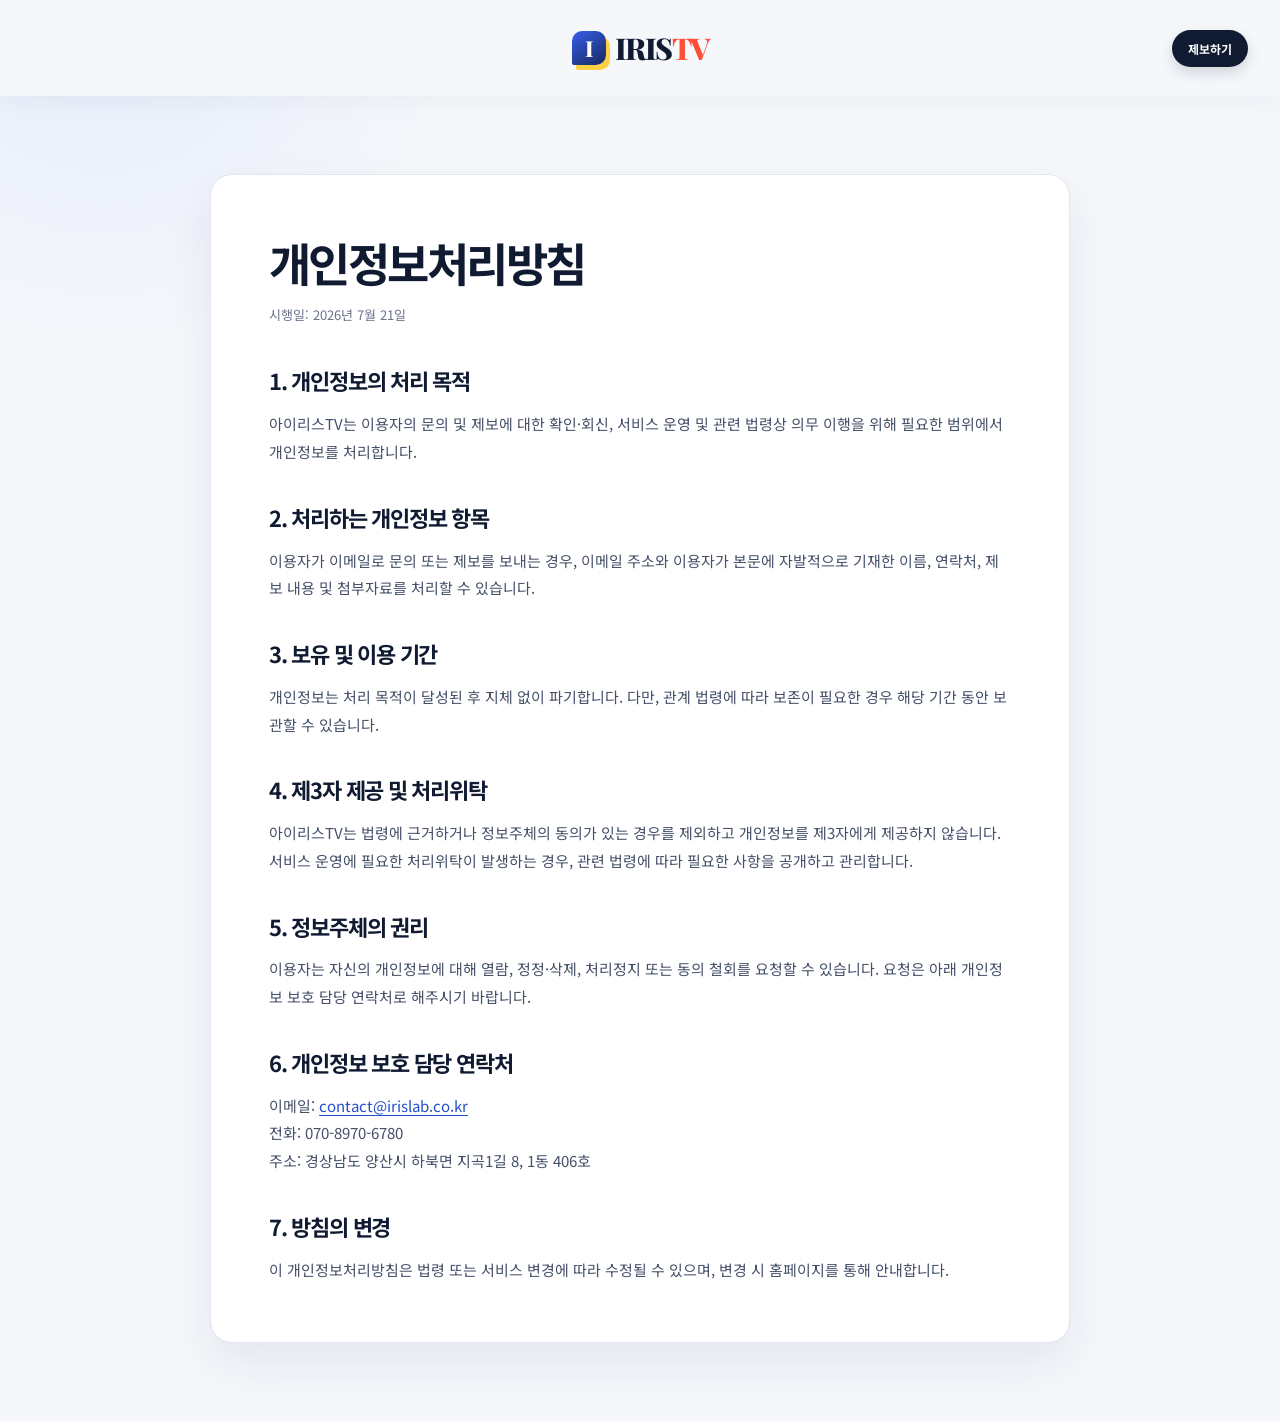
==== privacy.html @ e1bb7b2c "법적고지 추가" ====
<!doctype html>
<html lang="ko">
  <head>
    <meta charset="UTF-8" />
    <meta name="viewport" content="width=device-width, initial-scale=1.0" />
    <meta name="description" content="아이리스TV 개인정보처리방침" />
    <title>개인정보처리방침 | 아이리스TV</title>
    <link rel="preconnect" href="https://fonts.googleapis.com" />
    <link rel="preconnect" href="https://fonts.gstatic.com" crossorigin />
    <link href="https://fonts.googleapis.com/css2?family=DM+Mono:wght@400;500&family=Noto+Sans+KR:wght@400;500;600;700;800&family=Playfair+Display:wght@700;800&display=swap" rel="stylesheet" />
    <link rel="stylesheet" href="styles.css" />
  </head>
  <body class="policy-page">
    <header class="site-header">
      <div class="shell header__inner">
        <span></span>
        <a class="brand" href="index.html" aria-label="아이리스TV 홈"><span class="brand__mark">I</span><span>IRIS<span>TV</span></span></a>
        <div class="header-actions"><a class="tip-link" href="mailto:jebo@irislab.co.kr">제보하기</a></div>
      </div>
    </header>
    <main class="shell policy-main">
      <article class="policy-document">
        <h1>개인정보처리방침</h1>
        <p class="updated-at">시행일: 2026년 7월 21일</p>
        <section><h2>1. 개인정보의 처리 목적</h2><p>아이리스TV는 이용자의 문의 및 제보에 대한 확인·회신, 서비스 운영 및 관련 법령상 의무 이행을 위해 필요한 범위에서 개인정보를 처리합니다.</p></section>
        <section><h2>2. 처리하는 개인정보 항목</h2><p>이용자가 이메일로 문의 또는 제보를 보내는 경우, 이메일 주소와 이용자가 본문에 자발적으로 기재한 이름, 연락처, 제보 내용 및 첨부자료를 처리할 수 있습니다.</p></section>
        <section><h2>3. 보유 및 이용 기간</h2><p>개인정보는 처리 목적이 달성된 후 지체 없이 파기합니다. 다만, 관계 법령에 따라 보존이 필요한 경우 해당 기간 동안 보관할 수 있습니다.</p></section>
        <section><h2>4. 제3자 제공 및 처리위탁</h2><p>아이리스TV는 법령에 근거하거나 정보주체의 동의가 있는 경우를 제외하고 개인정보를 제3자에게 제공하지 않습니다. 서비스 운영에 필요한 처리위탁이 발생하는 경우, 관련 법령에 따라 필요한 사항을 공개하고 관리합니다.</p></section>
        <section><h2>5. 정보주체의 권리</h2><p>이용자는 자신의 개인정보에 대해 열람, 정정·삭제, 처리정지 또는 동의 철회를 요청할 수 있습니다. 요청은 아래 개인정보 보호 담당 연락처로 해주시기 바랍니다.</p></section>
        <section><h2>6. 개인정보 보호 담당 연락처</h2><p>이메일: <a href="mailto:contact@irislab.co.kr">contact@irislab.co.kr</a><br />전화: 070-8970-6780<br />주소: 경상남도 양산시 하북면 지곡1길 8, 1동 406호</p></section>
        <section><h2>7. 방침의 변경</h2><p>이 개인정보처리방침은 법령 또는 서비스 변경에 따라 수정될 수 있으며, 변경 시 홈페이지를 통해 안내합니다.</p></section>
      </article>
    </main>
  </body>
</html>
---- styles.css ----
:root {
  --ink: #18181a;
  --muted: #6d6d72;
  --line: #dededb;
  --paper: #f8f7f3;
  --accent: #e9472b;
  --blue: #b7d3db;
  --shell: min(1180px, calc(100% - 48px));
}

* { box-sizing: border-box; }
html { scroll-behavior: smooth; }
body { margin: 0; color: var(--ink); background: var(--paper); font-family: "Noto Sans KR", sans-serif; }
a { color: inherit; text-decoration: none; }
button, input { font: inherit; }
.shell { width: var(--shell); margin: 0 auto; }
.skip-link { position: fixed; left: 16px; top: -64px; z-index: 10; padding: 10px 14px; background: var(--ink); color: white; transition: top .2s; }
.skip-link:focus { top: 16px; }
.topline { border-bottom: 1px solid var(--line); color: var(--muted); font-family: "DM Mono", monospace; font-size: 11px; letter-spacing: .03em; }
.topline__inner { height: 35px; display: flex; align-items: center; justify-content: space-between; }
.topline p { margin: 0; }
.site-header { background: var(--paper); position: sticky; top: 0; z-index: 5; }
.header__inner { min-height: 104px; display: grid; grid-template-columns: 1fr auto 1fr; align-items: center; }
.brand { display: inline-flex; align-items: center; gap: 9px; font: 800 26px/1 "Playfair Display", serif; letter-spacing: -.05em; }
.brand > span:last-child span { color: var(--accent); }
.brand__mark { width: 30px; height: 30px; display: inline-grid; place-items: center; color: white; background: var(--ink); font: 800 22px/1 "Playfair Display", serif; }
.menu-button { display: none; border: 0; background: transparent; padding: 8px 0; width: 28px; cursor: pointer; }
.menu-button span { display: block; height: 2px; margin: 5px 0; background: var(--ink); }
.header-actions { justify-self: end; display: flex; align-items: center; gap: 16px; }
.icon-button { border: 0; padding: 6px; background: transparent; cursor: pointer; }
.icon-button svg { width: 21px; fill: none; stroke: currentColor; stroke-width: 1.8; }
.tip-link { border: 1px solid var(--ink); padding: 8px 13px; font-size: 12px; font-weight: 700; }
.main-nav { border-top: 1px solid var(--line); border-bottom: 1px solid var(--line); }
.main-nav .shell { height: 49px; display: flex; align-items: center; gap: clamp(17px, 2.5vw, 39px); overflow-x: auto; }
.main-nav a { flex: 0 0 auto; font-size: 14px; font-weight: 600; }
.main-nav a.active { color: var(--accent); }
.search-panel { display: none; align-items: center; gap: 12px; padding: 13px 0; }
.search-panel.is-open { display: flex; }
.search-panel label { font-size: 13px; font-weight: 700; white-space: nowrap; }
.search-panel input { width: 100%; border: 1px solid var(--line); padding: 10px; background: white; }
.search-panel button { border: 0; padding: 11px 17px; background: var(--ink); color: white; cursor: pointer; }
.breaking { display: flex; gap: 18px; align-items: center; min-height: 52px; border-bottom: 1px solid var(--line); font-size: 13px; overflow: hidden; }
.breaking__label { flex: 0 0 auto; color: var(--accent); font: 500 11px "DM Mono", monospace; }
.breaking p { flex: 1; margin: 0; white-space: nowrap; overflow: hidden; text-overflow: ellipsis; }
.breaking time { color: var(--muted); font: 11px "DM Mono", monospace; white-space: nowrap; }
.lead-grid { display: grid; grid-template-columns: minmax(0, 2fr) minmax(315px, 1fr); gap: 38px; padding: 52px 0 76px; }
.lead-story { display: grid; grid-template-columns: 1.18fr 1fr; gap: 28px; }
.article-visual { position: relative; overflow: hidden; min-height: 170px; color: rgba(255,255,255,.92); }
.article-visual::after { content: ""; position: absolute; inset: 0; background: linear-gradient(135deg, rgba(0,0,0,.1), rgba(0,0,0,.35)); }
.article-visual span { position: absolute; z-index: 1; left: 24px; bottom: 20px; font: 800 clamp(25px, 4vw, 48px)/.85 "Playfair Display", serif; letter-spacing: -.08em; }
.article-visual--lead { min-height: 395px; background: linear-gradient(125deg, #b8aa90 0 27%, #6c8b98 27% 48%, #d8c2a3 48% 63%, #4d5960 63%); }
.article-visual--lead::before { content: ""; position: absolute; width: 68%; aspect-ratio: 1; right: -10%; top: 14%; border-radius: 50%; background: rgba(255,242,213,.58); box-shadow: -140px 130px 0 -30px rgba(22,42,51,.5); }
.eyebrow { margin: 0 0 12px; color: var(--accent); font: 500 11px "DM Mono", monospace; letter-spacing: .06em; }
.eyebrow time { color: var(--muted); margin-left: 7px; }
.lead-story__copy { align-self: center; }
h1, h2, h3 { margin: 0; letter-spacing: -.055em; }
h1 { font-size: clamp(27px, 3vw, 43px); line-height: 1.27; }
.lead-story__copy > p:not(.eyebrow), .feature-card > p:not(.eyebrow) { color: var(--muted); font-size: 14px; line-height: 1.75; }
.text-link { display: inline-flex; gap: 10px; align-items: center; margin-top: 12px; font-size: 13px; font-weight: 700; }
.text-link span, .wide-banner a span { font-size: 20px; line-height: .6; transition: transform .2s; }
.text-link:hover span, .wide-banner a:hover span { transform: translateX(4px); }
.headline-list { border-top: 2px solid var(--ink); }
.section-heading { display: flex; justify-content: space-between; align-items: center; }
.headline-list .section-heading { padding: 16px 0; border-bottom: 1px solid var(--line); }
.section-heading > span { color: var(--muted); font: 11px "DM Mono", monospace; }
.headline-list ol { list-style: none; margin: 0; padding: 0; }
.headline-list li { display: grid; grid-template-columns: 32px 1fr; gap: 12px; padding: 20px 0; border-bottom: 1px solid var(--line); }
.headline-list li span { color: var(--accent); font: 500 12px "DM Mono", monospace; }
.headline-list li a { font-size: 16px; font-weight: 700; line-height: 1.45; }
.news-section { padding: 70px 0; border-top: 1px solid var(--ink); }
.section-heading--large { margin-bottom: 30px; }
.section-heading--large h2 { font-size: 31px; }
.section-heading--large .eyebrow { margin-bottom: 7px; }
.news-grid { display: grid; grid-template-columns: repeat(4, 1fr); gap: 22px; }
.news-card { min-width: 0; }
.card-image { min-height: 176px; margin-bottom: 16px; background: var(--blue); }
.card-image--1 { background: linear-gradient(140deg, #1d3a45 0 40%, #9cc5cf 40% 64%, #d0e0df 64%); }
.card-image--2 { background: linear-gradient(145deg, #d07555 0 35%, #f3d5a5 35% 57%, #2d495d 57%); }
.card-image--3 { background: linear-gradient(35deg, #344f4c 0 45%, #d6c784 45% 66%, #a5b6bd 66%); }
.card-image--4 { background: linear-gradient(130deg, #93636a 0 30%, #d9b5ad 30% 52%, #6f8494 52%); }
.news-card h3 { font-size: 17px; line-height: 1.5; }
.wide-banner { background: var(--ink); color: white; }
.wide-banner__inner { padding: 65px 0; position: relative; overflow: hidden; }
.wide-banner__inner::after { content: "IRIS"; position: absolute; right: -6px; bottom: -43px; color: rgba(255,255,255,.05); font: 800 180px "Playfair Display", serif; letter-spacing: -.1em; }
.wide-banner .eyebrow { color: #ff8a76; }
.wide-banner h2 { font-size: clamp(35px, 5vw, 60px); line-height: 1.16; }
.wide-banner a { display: inline-flex; gap: 10px; align-items: center; margin-top: 25px; padding-bottom: 4px; border-bottom: 1px solid currentColor; font-size: 14px; font-weight: 700; }
.split-content { display: grid; grid-template-columns: 1fr 1fr; gap: 45px; }
.article-visual--tech { min-height: 260px; margin-bottom: 20px; background: linear-gradient(135deg, #013c58, #097996 52%, #9ed4cb); }
.article-visual--tech::before { content: ""; position: absolute; width: 220px; height: 220px; right: 12%; top: 14%; border: 2px solid rgba(255,255,255,.6); border-radius: 50%; box-shadow: 50px 38px 0 -45px #fff, -72px 30px 0 -51px #fff; }
.feature-card h3 { font-size: 25px; line-height: 1.35; }
.compact-list { border-top: 2px solid var(--ink); }
.compact-item { display: grid; grid-template-columns: 1fr 130px; gap: 18px; padding: 18px 0; border-bottom: 1px solid var(--line); }
.compact-item h3 { font-size: 16px; line-height: 1.5; }
.compact-thumb { min-height: 88px; background: #d0c2b1; }
.compact-thumb--a { background: linear-gradient(45deg, #5d5448, #d4ad7e 50%, #b8c9d0 50%); }
.compact-thumb--b { background: linear-gradient(135deg, #d7baa6, #845a5c 55%, #2b5261 55%); }
.compact-thumb--c { background: linear-gradient(45deg, #bec5ad, #475f57 55%, #d3c180 55%); }
.video-grid { display: grid; grid-template-columns: repeat(3, 1fr); gap: 22px; }
.video-card { min-width: 0; }
.video-thumb { position: relative; min-height: 205px; margin-bottom: 15px; background: #4e5964; }
.video-thumb::before { content: ""; position: absolute; inset: 0; background: linear-gradient(135deg, rgba(255,255,255,.15), transparent 55%); }
.video-thumb--1 { background: linear-gradient(135deg, #d88b58, #415d69); }
.video-thumb--2 { background: linear-gradient(135deg, #546d7c, #c1aa91); }
.video-thumb--3 { background: linear-gradient(135deg, #834f54, #e4b696); }
.play { position: absolute; z-index: 1; left: 20px; bottom: 18px; width: 44px; height: 44px; display: grid; place-items: center; border: 1px solid white; border-radius: 50%; color: white; font-size: 15px; }
.video-card h3 { font-size: 18px; line-height: 1.45; }
.site-footer { background: #eae8e2; padding: 47px 0 26px; }
.footer__top { display: flex; justify-content: space-between; align-items: center; padding-bottom: 33px; border-bottom: 1px solid #c8c7c1; }
.footer-links { display: flex; gap: 24px; font-size: 12px; font-weight: 600; }
.footer__bottom { display: flex; justify-content: space-between; gap: 24px; padding-top: 18px; color: var(--muted); font-size: 11px; }
.footer__bottom p { margin: 0; }

@media (max-width: 800px) {
  :root { --shell: min(100% - 32px, 1180px); }
  .topline__inner p:last-child, .tip-link { display: none; }
  .header__inner { min-height: 73px; }
  .menu-button { display: block; }
  .brand { font-size: 23px; }
  .main-nav { display: none; }
  .main-nav.is-open { display: block; }
  .main-nav .shell { height: auto; padding: 13px 0; flex-wrap: wrap; }
  .lead-grid, .lead-story, .split-content { grid-template-columns: 1fr; }
  .lead-grid { gap: 40px; padding: 35px 0 53px; }
  .lead-story { gap: 22px; }
  .article-visual--lead { min-height: 310px; }
  .news-section { padding: 50px 0; }
  .news-grid { grid-template-columns: repeat(2, 1fr); gap: 31px 15px; }
  .card-image { min-height: 125px; }
  .split-content { gap: 30px; }
  .video-grid { grid-template-columns: 1fr; gap: 29px; }
  .video-thumb { min-height: 190px; }
  .footer__top, .footer__bottom { align-items: flex-start; flex-direction: column; }
  .footer-links { flex-wrap: wrap; gap: 14px 20px; }
}

@media (max-width: 430px) {
  .breaking { gap: 11px; }
  .breaking time { display: none; }
  .article-visual--lead { min-height: 245px; }
  .news-grid { grid-template-columns: 1fr; }
  .card-image { min-height: 180px; }
  .section-heading--large h2 { font-size: 27px; }
}

:root {
  --ink: #101b32;
  --muted: #69738a;
  --line: #dce1ea;
  --paper: #f5f7fb;
  --accent: #ff4f36;
  --blue: #d9e5ff;
  --shell: min(1240px, calc(100% - 64px));
}

body {
  background: var(--paper);
  background-image: radial-gradient(circle at 8% 0%, rgba(123, 162, 255, .13), transparent 22rem);
}

.site-header {
  box-shadow: 0 9px 22px rgba(16, 27, 50, .035);
}

.topline {
  background: var(--ink);
  border: 0;
  color: rgba(255, 255, 255, .62);
}

.brand {
  color: var(--ink);
  font-size: 30px;
}

.brand__mark {
  width: 34px;
  height: 34px;
  border-radius: 10px 10px 10px 2px;
  background: linear-gradient(145deg, #365eec, #18295d);
  box-shadow: 4px 5px 0 #ffcf44;
}

.header__inner { min-height: 96px; }
.main-nav { background: #fff; }
.main-nav a { position: relative; font-size: 13px; }
.main-nav a::after {
  content: "";
  position: absolute;
  right: 0;
  bottom: -17px;
  left: 0;
  height: 3px;
  border-radius: 3px;
  background: var(--accent);
  transform: scaleX(0);
  transition: transform .2s ease;
}
.main-nav a:hover::after, .main-nav a.active::after { transform: scaleX(1); }
.tip-link {
  border: 0;
  border-radius: 99px;
  padding: 10px 16px;
  background: var(--ink);
  color: #fff;
  box-shadow: 0 6px 14px rgba(16, 27, 50, .15);
}

.preparation-notice {
  display: flex;
  gap: 14px;
  align-items: baseline;
  margin-top: 22px;
  padding: 14px 18px;
  border: 1px solid #ffd5cf;
  border-radius: 12px;
  background: #fff7f5;
  color: #6d2a20;
  font-size: 13px;
}
.preparation-notice strong { flex: 0 0 auto; color: var(--accent); }
.preparation-notice p { margin: 0; line-height: 1.6; }

.breaking {
  margin-top: 12px;
  min-height: 48px;
  padding: 0 18px;
  border: 1px solid #e3e8f2;
  border-radius: 12px;
  background: #fff;
  box-shadow: 0 8px 20px rgba(22, 42, 85, .035);
}

.breaking__label {
  padding-right: 18px;
  border-right: 1px solid var(--line);
  font-weight: 500;
}

.lead-grid { padding-top: 35px; }
.lead-story {
  gap: 0;
  overflow: hidden;
  border-radius: 22px;
  background: #fff;
  box-shadow: 0 24px 50px rgba(20, 38, 80, .09);
}

.article-visual--lead {
  min-height: 450px;
  background-image: linear-gradient(0deg, rgba(8, 20, 45, .3), rgba(8, 20, 45, .03)), url("https://images.unsplash.com/photo-1529107386315-e1a2ed48a620?auto=format&fit=crop&w=1200&q=85");
  background-size: cover;
  background-position: center;
}

.article-visual--lead::before {
  width: 55%;
  right: -18%;
  top: -16%;
  background: rgba(62, 106, 255, .45);
  box-shadow: -205px 315px 0 -72px rgba(255, 205, 68, .67);
}

.article-visual span {
  left: 28px;
  bottom: 26px;
  padding: 10px 13px;
  border: 1px solid rgba(255,255,255,.65);
  border-radius: 8px;
  background: rgba(9, 23, 50, .52);
  backdrop-filter: blur(9px);
}

.lead-story__copy { padding: 38px; }
h1 { font-size: clamp(31px, 3vw, 46px); }
.lead-story__copy > p:not(.eyebrow) { max-width: 370px; }
.text-link {
  border-bottom: 1px solid var(--ink);
  padding-bottom: 5px;
}

.headline-list {
  padding: 22px;
  border: 0;
  border-radius: 22px;
  background: var(--ink);
  color: #fff;
  box-shadow: 0 24px 50px rgba(20, 38, 80, .1);
}

.headline-list .section-heading { border-color: rgba(255,255,255,.18); }
.headline-list .eyebrow, .headline-list li span { color: #ffcf44; }
.headline-list .section-heading > span { color: rgba(255,255,255,.45); }
.headline-list li { border-color: rgba(255,255,255,.16); }
.headline-list li a { font-size: 17px; }

.news-section { border: 0; }
.section-heading--large { align-items: end; padding-bottom: 18px; border-bottom: 2px solid var(--ink); }
.section-heading--large h2 { font-size: 35px; }
.news-grid { gap: 18px; }
.news-card {
  overflow: hidden;
  border: 1px solid #e6eaf1;
  border-radius: 16px;
  background: #fff;
  box-shadow: 0 7px 22px rgba(22, 42, 85, .04);
  transition: transform .2s ease, box-shadow .2s ease;
}
.news-card:hover { transform: translateY(-5px); box-shadow: 0 16px 28px rgba(22, 42, 85, .13); }
.card-image { min-height: 193px; margin: 0 0 17px; background-size: cover; background-position: center; }
.card-image--1 { background-image: linear-gradient(180deg, transparent, rgba(5, 24, 42, .28)), url("https://images.unsplash.com/photo-1497366754035-f200968a6e72?auto=format&fit=crop&w=700&q=80"); }
.card-image--2 { background-image: linear-gradient(180deg, transparent, rgba(5, 24, 42, .25)), url("https://images.unsplash.com/photo-1500534314209-a25ddb2bd429?auto=format&fit=crop&w=700&q=80"); }
.card-image--3 { background-image: linear-gradient(180deg, transparent, rgba(5, 24, 42, .2)), url("https://images.unsplash.com/photo-1491438590914-bc09fcaaf77a?auto=format&fit=crop&w=700&q=80"); }
.card-image--4 { background-image: linear-gradient(180deg, transparent, rgba(5, 24, 42, .25)), url("https://images.unsplash.com/photo-1556761175-b413da4baf72?auto=format&fit=crop&w=700&q=80"); }
.news-card .eyebrow, .news-card h3 { margin-right: 18px; margin-left: 18px; }
.news-card h3 { min-height: 80px; margin-bottom: 20px; }

.wide-banner {
  position: relative;
  overflow: hidden;
  background: linear-gradient(122deg, #182a61, #214caf 64%, #3767ec);
}
.wide-banner::after {
  content: "";
  position: absolute;
  width: 520px;
  aspect-ratio: 1;
  top: -260px;
  right: 8%;
  border: 46px solid rgba(255, 207, 68, .85);
  border-radius: 50%;
}
.wide-banner__inner { padding: 76px 0; }
.wide-banner__inner::after { color: rgba(255,255,255,.07); }

.split-section { background: #fff; border-radius: 24px; padding: 55px 48px 60px; }
.article-visual--tech {
  min-height: 290px;
  border-radius: 15px;
  background-image: linear-gradient(180deg, transparent, rgba(5, 24, 42, .35)), url("https://images.unsplash.com/photo-1516321318423-f06f85e504b3?auto=format&fit=crop&w=1000&q=80");
  background-size: cover;
  background-position: center;
}
.compact-list { border-top: 0; }
.compact-item { padding: 20px 0; }
.compact-thumb { border-radius: 10px; background-size: cover; background-position: center; }
.compact-thumb--a { background-image: url("https://images.unsplash.com/photo-1521737711867-e3b97375f902?auto=format&fit=crop&w=450&q=80"); }
.compact-thumb--b { background-image: url("https://images.unsplash.com/photo-1518770660439-4636190af475?auto=format&fit=crop&w=450&q=80"); }
.compact-thumb--c { background-image: url("https://images.unsplash.com/photo-1522202176988-66273c2fd55f?auto=format&fit=crop&w=450&q=80"); }

.video-card { overflow: hidden; border-radius: 15px; background: #fff; box-shadow: 0 8px 22px rgba(22, 42, 85, .06); }
.video-thumb { min-height: 230px; margin: 0 0 16px; background-size: cover; background-position: center; }
.video-thumb--1 { background-image: url("https://images.unsplash.com/photo-1492684223066-81342ee5ff30?auto=format&fit=crop&w=700&q=80"); }
.video-thumb--2 { background-image: url("https://images.unsplash.com/photo-1478737270239-2f02b77fc618?auto=format&fit=crop&w=700&q=80"); }
.video-thumb--3 { background-image: url("https://images.unsplash.com/photo-1524178232363-1fb2b075b655?auto=format&fit=crop&w=700&q=80"); }
.video-card .eyebrow, .video-card h3 { margin-right: 18px; margin-left: 18px; }
.video-card h3 { min-height: 60px; margin-bottom: 20px; }
.play { border: 0; background: var(--accent); box-shadow: 0 5px 18px rgba(0,0,0,.24); }

.site-footer { background: var(--ink); color: #fff; }
.brand--footer { color: #fff; }
.footer__top { border-color: rgba(255,255,255,.16); }
.footer__bottom { color: rgba(255,255,255,.5); }
.footer__details { display: grid; gap: 5px; line-height: 1.65; }
.footer__details a { color: rgba(255,255,255,.75); text-decoration: underline; text-underline-offset: 2px; }

.policy-page { min-height: 100vh; }
.policy-main { padding: 78px 0; }
.policy-document { max-width: 860px; margin: 0 auto; padding: clamp(28px, 5vw, 58px); border: 1px solid #e1e6ef; border-radius: 22px; background: #fff; box-shadow: 0 20px 46px rgba(20, 38, 80, .08); }
.policy-document h1 { margin-bottom: 12px; font-size: clamp(30px, 4vw, 46px); }
.policy-document .updated-at { margin: 0 0 38px; color: var(--muted); font-size: 13px; }
.policy-document section + section { margin-top: 36px; }
.policy-document h2 { margin-bottom: 14px; font-size: 22px; line-height: 1.4; }
.policy-document p, .policy-document li { color: #455069; font-size: 15px; line-height: 1.85; }
.policy-document p { margin: 0; }
.policy-document ul { margin: 10px 0 0; padding-left: 22px; }
.policy-document a { color: #234fca; text-decoration: underline; text-underline-offset: 3px; }

@media (max-width: 800px) {
  .preparation-notice { align-items: flex-start; flex-direction: column; gap: 5px; }
  .policy-main { padding: 42px 0; }
}

@media (max-width: 800px) {
  :root { --shell: min(100% - 32px, 1240px); }
  .lead-story { border-radius: 17px; }
  .lead-story__copy { padding: 28px 24px 32px; }
  .headline-list { border-radius: 17px; }
  .split-section { padding: 38px 20px 44px; border-radius: 18px; }
  .wide-banner::after { width: 330px; top: -185px; right: -140px; border-width: 32px; }
}
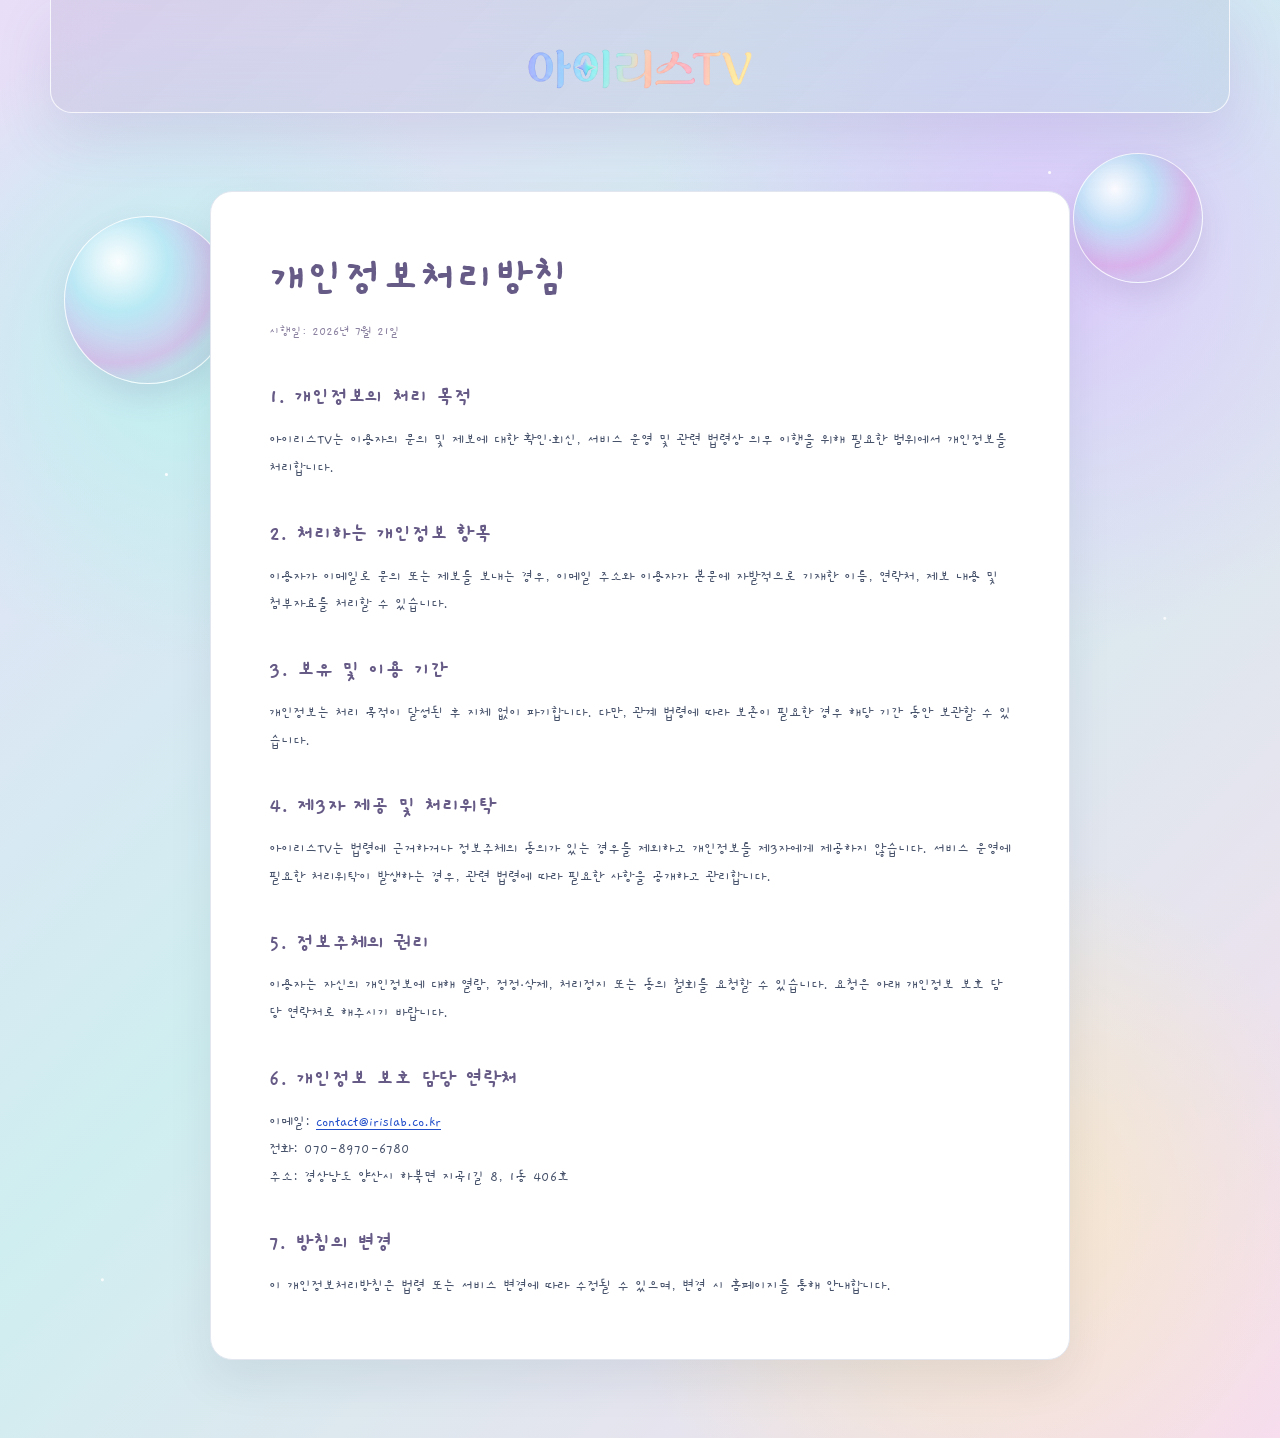
==== commit a5ed7dd1: "디자인 수정" ====
--- a/privacy.html
+++ b/privacy.html
@@ -7,15 +7,14 @@
     <title>개인정보처리방침 | 아이리스TV</title>
     <link rel="preconnect" href="https://fonts.googleapis.com" />
     <link rel="preconnect" href="https://fonts.gstatic.com" crossorigin />
-    <link href="https://fonts.googleapis.com/css2?family=DM+Mono:wght@400;500&family=Noto+Sans+KR:wght@400;500;600;700;800&family=Playfair+Display:wght@700;800&display=swap" rel="stylesheet" />
+    <link href="https://fonts.googleapis.com/css2?family=Gaegu:wght@300;400;700&display=swap" rel="stylesheet" />
     <link rel="stylesheet" href="styles.css" />
   </head>
   <body class="policy-page">
     <header class="site-header">
       <div class="shell header__inner">
         <span></span>
-        <a class="brand" href="index.html" aria-label="아이리스TV 홈"><span class="brand__mark">I</span><span>IRIS<span>TV</span></span></a>
-        <div class="header-actions"><a class="tip-link" href="mailto:jebo@irislab.co.kr">제보하기</a></div>
+        <a class="brand" href="index.html" aria-label="아이리스TV 홈"><span class="brand__logo"><img src="TV.webp" alt="" /></span></a>
       </div>
     </header>
     <main class="shell policy-main">
--- a/styles.css
+++ b/styles.css
@@ -10,20 +10,20 @@
 
 * { box-sizing: border-box; }
 html { scroll-behavior: smooth; }
-body { margin: 0; color: var(--ink); background: var(--paper); font-family: "Noto Sans KR", sans-serif; }
+body { margin: 0; color: var(--ink); background: var(--paper); font-family: "Gaegu", sans-serif; }
 a { color: inherit; text-decoration: none; }
 button, input { font: inherit; }
 .shell { width: var(--shell); margin: 0 auto; }
 .skip-link { position: fixed; left: 16px; top: -64px; z-index: 10; padding: 10px 14px; background: var(--ink); color: white; transition: top .2s; }
 .skip-link:focus { top: 16px; }
-.topline { border-bottom: 1px solid var(--line); color: var(--muted); font-family: "DM Mono", monospace; font-size: 11px; letter-spacing: .03em; }
+.topline { border-bottom: 1px solid var(--line); color: var(--muted); font-family: "Gaegu", monospace; font-size: 11px; letter-spacing: .03em; }
 .topline__inner { height: 35px; display: flex; align-items: center; justify-content: space-between; }
 .topline p { margin: 0; }
 .site-header { background: var(--paper); position: sticky; top: 0; z-index: 5; }
 .header__inner { min-height: 104px; display: grid; grid-template-columns: 1fr auto 1fr; align-items: center; }
-.brand { display: inline-flex; align-items: center; gap: 9px; font: 800 26px/1 "Playfair Display", serif; letter-spacing: -.05em; }
+.brand { display: inline-flex; align-items: center; gap: 9px; font: 800 26px/1 "Gaegu", serif; letter-spacing: -.05em; }
 .brand > span:last-child span { color: var(--accent); }
-.brand__mark { width: 30px; height: 30px; display: inline-grid; place-items: center; color: white; background: var(--ink); font: 800 22px/1 "Playfair Display", serif; }
+.brand__mark { width: 30px; height: 30px; display: inline-grid; place-items: center; color: white; background: var(--ink); font: 800 22px/1 "Gaegu", serif; }
 .menu-button { display: none; border: 0; background: transparent; padding: 8px 0; width: 28px; cursor: pointer; }
 .menu-button span { display: block; height: 2px; margin: 5px 0; background: var(--ink); }
 .header-actions { justify-self: end; display: flex; align-items: center; gap: 16px; }
@@ -40,17 +40,17 @@
 .search-panel input { width: 100%; border: 1px solid var(--line); padding: 10px; background: white; }
 .search-panel button { border: 0; padding: 11px 17px; background: var(--ink); color: white; cursor: pointer; }
 .breaking { display: flex; gap: 18px; align-items: center; min-height: 52px; border-bottom: 1px solid var(--line); font-size: 13px; overflow: hidden; }
-.breaking__label { flex: 0 0 auto; color: var(--accent); font: 500 11px "DM Mono", monospace; }
+.breaking__label { flex: 0 0 auto; color: var(--accent); font: 500 11px "Gaegu", monospace; }
 .breaking p { flex: 1; margin: 0; white-space: nowrap; overflow: hidden; text-overflow: ellipsis; }
-.breaking time { color: var(--muted); font: 11px "DM Mono", monospace; white-space: nowrap; }
+.breaking time { color: var(--muted); font: 11px "Gaegu", monospace; white-space: nowrap; }
 .lead-grid { display: grid; grid-template-columns: minmax(0, 2fr) minmax(315px, 1fr); gap: 38px; padding: 52px 0 76px; }
 .lead-story { display: grid; grid-template-columns: 1.18fr 1fr; gap: 28px; }
 .article-visual { position: relative; overflow: hidden; min-height: 170px; color: rgba(255,255,255,.92); }
 .article-visual::after { content: ""; position: absolute; inset: 0; background: linear-gradient(135deg, rgba(0,0,0,.1), rgba(0,0,0,.35)); }
-.article-visual span { position: absolute; z-index: 1; left: 24px; bottom: 20px; font: 800 clamp(25px, 4vw, 48px)/.85 "Playfair Display", serif; letter-spacing: -.08em; }
+.article-visual span { position: absolute; z-index: 1; left: 24px; bottom: 20px; font: 800 clamp(25px, 4vw, 48px)/.85 "Gaegu", serif; letter-spacing: -.08em; }
 .article-visual--lead { min-height: 395px; background: linear-gradient(125deg, #b8aa90 0 27%, #6c8b98 27% 48%, #d8c2a3 48% 63%, #4d5960 63%); }
 .article-visual--lead::before { content: ""; position: absolute; width: 68%; aspect-ratio: 1; right: -10%; top: 14%; border-radius: 50%; background: rgba(255,242,213,.58); box-shadow: -140px 130px 0 -30px rgba(22,42,51,.5); }
-.eyebrow { margin: 0 0 12px; color: var(--accent); font: 500 11px "DM Mono", monospace; letter-spacing: .06em; }
+.eyebrow { margin: 0 0 12px; color: var(--accent); font: 500 11px "Gaegu", monospace; letter-spacing: .06em; }
 .eyebrow time { color: var(--muted); margin-left: 7px; }
 .lead-story__copy { align-self: center; }
 h1, h2, h3 { margin: 0; letter-spacing: -.055em; }
@@ -62,10 +62,10 @@
 .headline-list { border-top: 2px solid var(--ink); }
 .section-heading { display: flex; justify-content: space-between; align-items: center; }
 .headline-list .section-heading { padding: 16px 0; border-bottom: 1px solid var(--line); }
-.section-heading > span { color: var(--muted); font: 11px "DM Mono", monospace; }
+.section-heading > span { color: var(--muted); font: 11px "Gaegu", monospace; }
 .headline-list ol { list-style: none; margin: 0; padding: 0; }
 .headline-list li { display: grid; grid-template-columns: 32px 1fr; gap: 12px; padding: 20px 0; border-bottom: 1px solid var(--line); }
-.headline-list li span { color: var(--accent); font: 500 12px "DM Mono", monospace; }
+.headline-list li span { color: var(--accent); font: 500 12px "Gaegu", monospace; }
 .headline-list li a { font-size: 16px; font-weight: 700; line-height: 1.45; }
 .news-section { padding: 70px 0; border-top: 1px solid var(--ink); }
 .section-heading--large { margin-bottom: 30px; }
@@ -81,7 +81,7 @@
 .news-card h3 { font-size: 17px; line-height: 1.5; }
 .wide-banner { background: var(--ink); color: white; }
 .wide-banner__inner { padding: 65px 0; position: relative; overflow: hidden; }
-.wide-banner__inner::after { content: "IRIS"; position: absolute; right: -6px; bottom: -43px; color: rgba(255,255,255,.05); font: 800 180px "Playfair Display", serif; letter-spacing: -.1em; }
+.wide-banner__inner::after { content: "IRIS"; position: absolute; right: -6px; bottom: -43px; color: rgba(255,255,255,.05); font: 800 180px "Gaegu", serif; letter-spacing: -.1em; }
 .wide-banner .eyebrow { color: #ff8a76; }
 .wide-banner h2 { font-size: clamp(35px, 5vw, 60px); line-height: 1.16; }
 .wide-banner a { display: inline-flex; gap: 10px; align-items: center; margin-top: 25px; padding-bottom: 4px; border-bottom: 1px solid currentColor; font-size: 14px; font-weight: 700; }
@@ -364,6 +364,31 @@
 .footer__details { display: grid; gap: 5px; line-height: 1.65; }
 .footer__details a { color: rgba(255,255,255,.75); text-decoration: underline; text-underline-offset: 2px; }
 
+.board-main { padding: 52px 0 84px; }
+.news-board { max-width: 940px; }
+.board-header { padding: 0 0 38px; border-bottom: 3px solid var(--ink); }
+.board-header .eyebrow { margin-bottom: 10px; }
+.board-header h1 { font-size: clamp(34px, 5vw, 52px); line-height: 1.18; }
+.board-header > p:last-child { margin: 14px 0 0; color: var(--muted); font-size: 15px; }
+.board-section { margin-top: 44px; }
+.board-section__heading { display: flex; align-items: end; justify-content: space-between; padding-bottom: 14px; border-bottom: 1px solid var(--ink); }
+.board-section__heading .eyebrow { margin-bottom: 6px; }
+.board-section__heading h2 { font-size: 25px; }
+.board-section__heading > span { color: var(--muted); font: 500 12px "Gaegu", monospace; }
+.board-list { margin: 0; padding: 0; list-style: none; }
+.board-list li { border-bottom: 1px solid var(--line); }
+.board-list--notice li { background: #fff8f5; }
+.board-list details { width: 100%; }
+.board-list summary { display: flex; align-items: center; justify-content: space-between; gap: 20px; padding: 21px 16px; cursor: pointer; font-size: 17px; font-weight: 700; line-height: 1.45; list-style: none; }
+.board-list summary::-webkit-details-marker { display: none; }
+.board-list summary::after { content: "+"; flex: 0 0 auto; color: var(--muted); font: 400 22px/1 "Gaegu", monospace; }
+.board-list details[open] summary { color: var(--accent); border-bottom: 1px solid var(--line); }
+.board-list details[open] summary::after { content: "−"; }
+.board-list article { padding: 20px 16px 23px; background: rgba(255, 255, 255, .66); }
+.board-meta { margin: 0 0 10px; color: var(--accent); font: 500 11px "Gaegu", monospace; letter-spacing: .04em; }
+.board-meta time { margin-left: 8px; color: var(--muted); }
+.board-list article > p:last-child { margin: 0; color: var(--muted); font-size: 14px; line-height: 1.8; }
+
 .policy-page { min-height: 100vh; }
 .policy-main { padding: 78px 0; }
 .policy-document { max-width: 860px; margin: 0 auto; padding: clamp(28px, 5vw, 58px); border: 1px solid #e1e6ef; border-radius: 22px; background: #fff; box-shadow: 0 20px 46px rgba(20, 38, 80, .08); }
@@ -378,6 +403,12 @@
 
 @media (max-width: 800px) {
   .preparation-notice { align-items: flex-start; flex-direction: column; gap: 5px; }
+  .board-main { padding: 36px 0 58px; }
+  .board-header { padding-bottom: 29px; }
+  .board-section { margin-top: 34px; }
+  .board-list summary { padding: 18px 8px; font-size: 16px; }
+  .board-list article { padding: 18px 8px 21px; }
+  .board-list article > p:last-child { font-size: 13px; }
   .policy-main { padding: 42px 0; }
 }
 
@@ -389,3 +420,212 @@
   .split-section { padding: 38px 20px 44px; border-radius: 18px; }
   .wide-banner::after { width: 330px; top: -185px; right: -140px; border-width: 32px; }
 }
+
+:root {
+  --ink: #665a86;
+  --muted: #897f9e;
+  --line: rgba(255, 255, 255, .72);
+  --paper: #eee8fb;
+  --accent: #b487c8;
+  --blue: #c8e9f2;
+  --shell: min(1180px, calc(100% - 56px));
+}
+
+body {
+  min-height: 100vh;
+  overflow-x: hidden;
+  background:
+    radial-gradient(circle at 13% 33%, rgba(255, 255, 255, .9) 0 1px, transparent 2px),
+    radial-gradient(circle at 82% 12%, rgba(255, 255, 255, .9) 0 1px, transparent 2px),
+    radial-gradient(circle at 91% 43%, rgba(255, 255, 255, .75) 0 1px, transparent 2px),
+    radial-gradient(circle at 8% 89%, rgba(255, 255, 255, .8) 0 1px, transparent 2px),
+    radial-gradient(circle at 14% 24%, rgba(179, 244, 237, .75), transparent 20rem),
+    radial-gradient(circle at 82% 17%, rgba(224, 193, 255, .8), transparent 25rem),
+    radial-gradient(circle at 76% 84%, rgba(255, 234, 184, .7), transparent 23rem),
+    linear-gradient(135deg, #e9def8 0%, #cfeef0 46%, #f7dded 100%);
+  color: var(--ink);
+}
+
+body::before,
+body::after {
+  position: fixed;
+  z-index: -1;
+  width: clamp(88px, 13vw, 166px);
+  aspect-ratio: 1;
+  border: 1px solid rgba(255, 255, 255, .82);
+  border-radius: 50%;
+  background: radial-gradient(circle at 32% 27%, rgba(255, 255, 255, .9), rgba(178, 231, 246, .65) 30%, rgba(230, 172, 235, .55) 61%, rgba(255, 255, 255, .08) 72%);
+  box-shadow: inset -18px -20px 30px rgba(143, 97, 183, .16), 0 13px 28px rgba(119, 93, 158, .16);
+  content: "";
+}
+
+body::before { top: 24%; left: 5%; }
+body::after { top: 17%; right: 6%; width: clamp(72px, 10vw, 132px); }
+
+.topline {
+  position: relative;
+  z-index: 1;
+  margin: 16px auto 0;
+  width: var(--shell);
+  border: 1px solid rgba(255, 255, 255, .58);
+  border-bottom: 0;
+  border-radius: 22px 22px 0 0;
+  background: rgba(255, 255, 255, .18);
+  color: rgba(102, 90, 134, .55);
+  backdrop-filter: blur(20px);
+}
+
+.topline__inner { height: 27px; }
+.site-header {
+  position: relative;
+  z-index: 1;
+  margin: 0 auto;
+  width: var(--shell);
+  border: 1px solid rgba(255, 255, 255, .78);
+  border-top: 0;
+  border-radius: 0 0 22px 22px;
+  background: linear-gradient(135deg, rgba(202, 192, 222, .5), rgba(189, 210, 222, .44));
+  box-shadow: 0 24px 55px rgba(108, 78, 151, .13);
+  backdrop-filter: blur(22px) saturate(125%);
+}
+
+.header__inner { min-height: 112px; grid-template-columns: 1fr; justify-items: center; }
+.brand { color: #8c7bad; font-size: clamp(30px, 4vw, 42px); text-shadow: 0 2px 10px rgba(255, 255, 255, .72); }
+.brand > span:last-child span { color: #edaeae; }
+.brand__mark {
+  width: 38px;
+  height: 38px;
+  border-radius: 50%;
+  background: linear-gradient(145deg, #c0d8fa, #b99aca);
+  box-shadow: inset 2px 2px 6px rgba(255,255,255,.8), 0 4px 12px rgba(121, 87, 158, .22);
+}
+
+.board-main { position: relative; z-index: 1; padding: 34px 0 72px; }
+.news-board {
+  max-width: 980px;
+  padding: clamp(24px, 4vw, 46px);
+  border: 1px solid rgba(255, 255, 255, .82);
+  border-radius: 28px;
+  background: rgba(255, 255, 255, .29);
+  box-shadow: 0 24px 60px rgba(103, 77, 142, .14), inset 0 1px 0 rgba(255, 255, 255, .85);
+  backdrop-filter: blur(24px) saturate(125%);
+}
+
+.board-section { margin-top: 34px; }
+.board-section:first-child { margin-top: 0; }
+.board-section__heading { padding: 0 4px 13px; border-color: rgba(132, 112, 166, .28); }
+.board-section__heading h2 { color: #71628f; font-size: clamp(23px, 3vw, 29px); text-shadow: 0 1px 0 rgba(255,255,255,.8); }
+.eyebrow, .board-meta { color: #b488bc; letter-spacing: .1em; }
+.board-section__heading > span { padding: 4px 10px; border: 1px solid rgba(255,255,255,.7); border-radius: 999px; background: rgba(255,255,255,.34); color: #9a82ae; }
+.board-list { overflow: hidden; border: 1px solid rgba(255, 255, 255, .72); border-radius: 18px; background: rgba(255, 255, 255, .28); box-shadow: inset 0 1px 0 rgba(255,255,255,.72); }
+.board-list li { border-color: rgba(144, 124, 175, .18); }
+.board-list--notice li { background: linear-gradient(100deg, rgba(255, 237, 248, .52), rgba(225, 246, 255, .5)); }
+.board-list summary { padding: 22px 24px; color: #665a86; font-size: 17px; text-shadow: 0 1px 0 rgba(255,255,255,.75); }
+.board-list summary:hover { background: rgba(255,255,255,.28); }
+.board-list summary::after { display: grid; width: 29px; height: 29px; place-items: center; border: 1px solid rgba(255,255,255,.8); border-radius: 50%; background: rgba(255,255,255,.42); color: #a786b4; }
+.board-list details[open] summary { border-color: rgba(144, 124, 175, .16); color: #9b73aa; }
+.board-list article { padding: 24px; background: rgba(255, 255, 255, .38); }
+.board-list article p, .board-list article h3 { color: #716783; }
+.board-list article > p:last-child { color: #716783; }
+.board-list article a { color: #aa7fb2; text-decoration: underline; text-underline-offset: 3px; }
+
+.site-footer {
+  position: relative;
+  z-index: 1;
+  margin: 0 auto 16px;
+  width: var(--shell);
+  border: 1px solid rgba(255,255,255,.7);
+  border-radius: 22px;
+  background: linear-gradient(135deg, rgba(202, 192, 222, .48), rgba(189, 210, 222, .42));
+  color: #76698f;
+  box-shadow: 0 16px 40px rgba(103, 77, 142, .1);
+  backdrop-filter: blur(20px);
+}
+.brand--footer { color: #8c7bad; }
+.footer__top { border-color: rgba(144, 124, 175, .19); }
+.footer-links { gap: 10px; }
+.footer-links a {
+  padding: 8px 11px;
+  border: 1px solid rgba(255, 255, 255, .62);
+  border-radius: 999px;
+  background: rgba(255, 255, 255, .28);
+  box-shadow: inset 0 1px 0 rgba(255, 255, 255, .74);
+  color: #76698f;
+  transition: background .2s, border-color .2s, box-shadow .2s, transform .2s;
+}
+.footer-links a:hover,
+.footer-links a:focus-visible {
+  border-color: rgba(180, 135, 200, .7);
+  background: rgba(255, 255, 255, .55);
+  box-shadow: 0 5px 13px rgba(130, 99, 166, .14);
+  outline: 0;
+  transform: translateY(-2px);
+}
+.footer__bottom { color: #827691; }
+
+@media (max-width: 800px) {
+  :root { --shell: min(100% - 28px, 1180px); }
+  .topline { margin-top: 10px; }
+  .header__inner { min-height: 88px; }
+  .brand { font-size: 31px; }
+  .news-board { padding: 22px 16px; border-radius: 22px; }
+  .board-list summary { padding: 18px 16px; }
+  .board-list article { padding: 18px 16px; }
+  .site-footer { margin-bottom: 10px; }
+}
+
+.brand {
+  display: inline-flex;
+  padding: 0;
+  background: transparent;
+  box-shadow: none;
+  text-shadow: none;
+}
+
+.brand__logo {
+  display: block;
+  width: clamp(180px, 20vw, 240px);
+  height: clamp(51px, 5.6vw, 65px);
+  overflow: hidden;
+}
+
+.brand__logo img {
+  display: block;
+  width: 100%;
+  height: auto;
+  transform: translateY(-15%);
+}
+
+.brand:focus-visible {
+  outline: 3px solid #8ccff3;
+  outline-offset: 4px;
+}
+
+@media (max-width: 800px) {
+  .brand__logo { width: 174px; height: 49px; }
+}
+
+body {
+  font-family: "Gaegu", sans-serif;
+  line-height: 1.65;
+}
+
+h1, h2, h3,
+.board-list summary,
+.policy-document h2 {
+  font-family: "Gaegu", sans-serif;
+  font-weight: 700;
+  letter-spacing: -.01em;
+}
+
+.topline,
+.eyebrow,
+.board-meta,
+.breaking__label,
+.breaking time,
+.section-heading > span,
+.board-section__heading > span {
+  font-family: "Gaegu", sans-serif;
+  font-weight: 400;
+  letter-spacing: .06em;
+}
